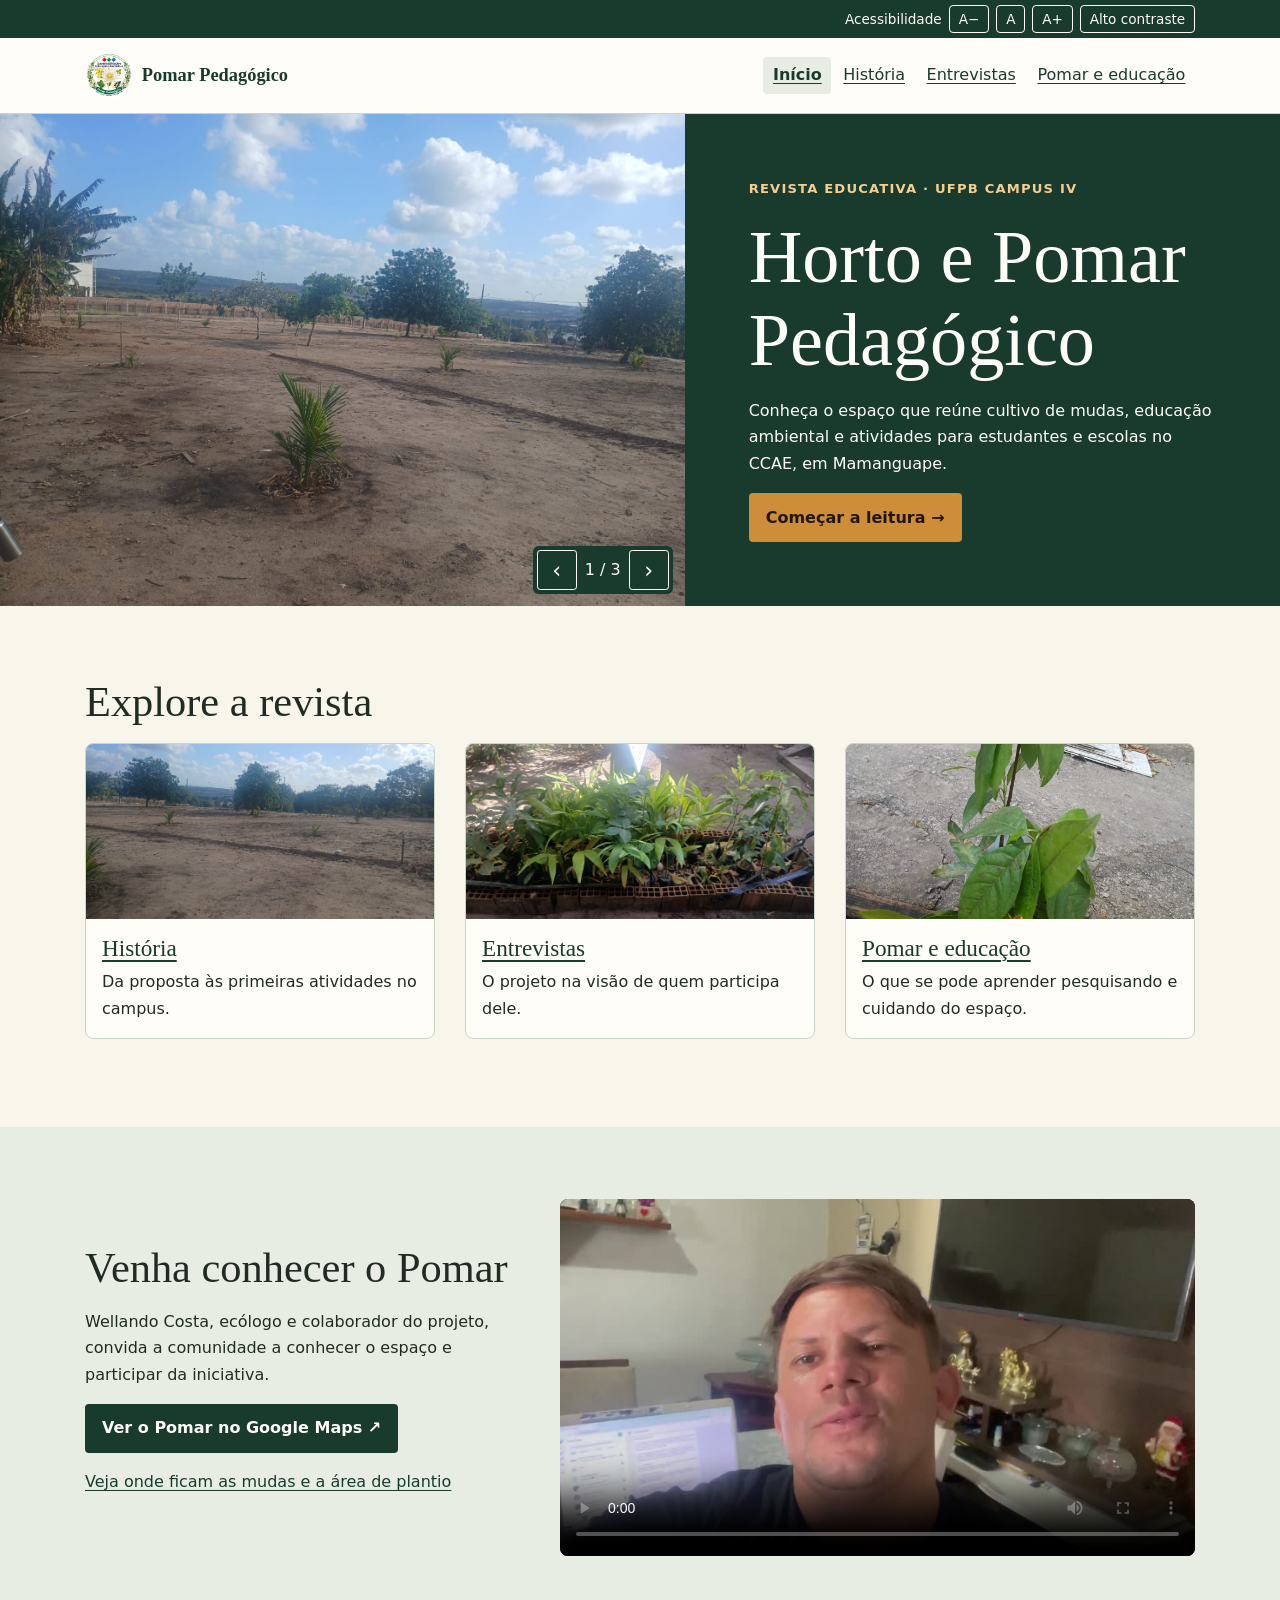
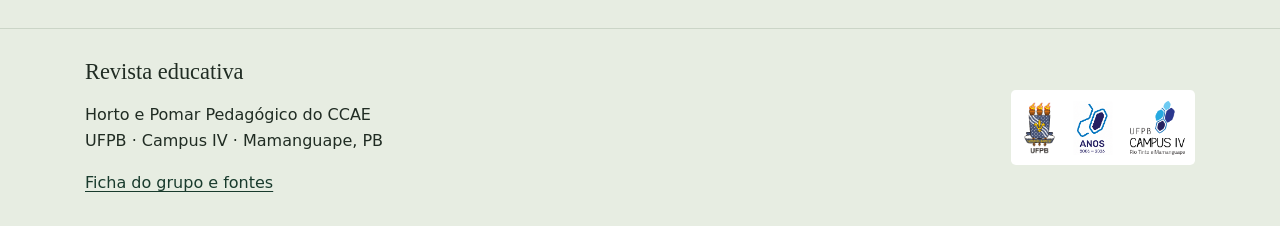
==== index.html @ 99fb8ba7 "Add files via upload" ====
<!doctype html>
<html lang="pt-BR">
<head>
  <meta charset="utf-8">
  <meta name="viewport" content="width=device-width, initial-scale=1">
  <meta name="description" content="Revista educativa sobre o Horto e Pomar Pedagógico do CCAE, no Campus IV da UFPB em Mamanguape.">
  <title>Início | Pomar Pedagógico do CCAE</title>
  <link rel="icon" href="assets/img/pomar.jpeg">
  <link rel="stylesheet" href="assets/css/bootstrap.min.css">
  <link rel="stylesheet" href="assets/css/revista.css">
  <script defer src="assets/js/revista.js"></script>
</head>
<body>
  <a class="skip" href="#conteudo">Pular para o conteúdo</a>
  <div class="tools"><div class="container d-flex flex-wrap align-items-center justify-content-end">
    <span>Acessibilidade</span>
    <button type="button" data-font="-1" aria-label="Diminuir fonte">A−</button>
    <button type="button" data-font="0" aria-label="Restaurar fonte">A</button>
    <button type="button" data-font="1" aria-label="Aumentar fonte">A+</button>
    <button type="button" id="contraste" aria-pressed="false">Alto contraste</button>
  </div></div>
  <header class="site-header">
    <div class="container header-inner">
      <a class="brand" href="index.html"><img src="assets/img/pomar.jpeg" alt="">Pomar Pedagógico</a>
      <nav aria-label="Navegação principal"><a class="nav-link" href="index.html" aria-current="page">Início</a>
<a class="nav-link" href="historia.html">História</a>
<a class="nav-link" href="entrevistas.html">Entrevistas</a>
<a class="nav-link" href="educacao.html">Pomar e educação</a></nav>
    </div>
  </header>
  <main id="conteudo" tabindex="-1">

    <section class="hero">
      <div class="hero-media">
        <img id="foto-capa" src="assets/img/capa.jpg" alt="Vista ampla do Pomar, com uma muda em primeiro plano">
        <div class="hero-controls" role="group" aria-label="Fotos da capa">
          <button type="button" data-slide="-1" aria-label="Foto anterior">‹</button>
          <span id="foto-contador" aria-live="polite">1 / 3</span>
          <button type="button" data-slide="1" aria-label="Próxima foto">›</button>
        </div>
      </div>
      <div class="hero-copy">
        <p class="eyebrow">Revista educativa · UFPB Campus IV</p>
        <h1>Horto e Pomar Pedagógico</h1>
        <p>Conheça o espaço que reúne cultivo de mudas, educação ambiental e atividades para estudantes e escolas no CCAE, em Mamanguape.</p>
        <a class="action" href="historia.html">Começar a leitura →</a>
      </div>
    </section>
    <section class="container section-space" aria-labelledby="explorar">
      <h2 id="explorar">Explore a revista</h2>
      <div class="row">
        <div class="col-md-4 mb-3"><article class="feature"><img loading="lazy" src="assets/img/plantio.jpg" alt=""><div><h3><a href="historia.html">História</a></h3><p>Da proposta às primeiras atividades no campus.</p></div></article></div><div class="col-md-4 mb-3"><article class="feature"><img loading="lazy" src="assets/img/horto.jpg" alt=""><div><h3><a href="entrevistas.html">Entrevistas</a></h3><p>O projeto na visão de quem participa dele.</p></div></article></div><div class="col-md-4 mb-3"><article class="feature"><img loading="lazy" src="assets/img/folhas.jpg" alt=""><div><h3><a href="educacao.html">Pomar e educação</a></h3><p>O que se pode aprender pesquisando e cuidando do espaço.</p></div></article></div>
      </div>
    </section>
    <section class="band" aria-labelledby="convite"><div class="container section-space"><div class="row align-items-center">
      <div class="col-md-5"><h2 id="convite">Venha conhecer o Pomar</h2><p>Wellando Costa, ecólogo e colaborador do projeto, convida a comunidade a conhecer o espaço e participar da iniciativa.</p>
      <a class="action" href="https://maps.app.goo.gl/aVHmyazdAKSCeioG8">Ver o Pomar no Google Maps ↗</a><p class="mt-3"><a href="historia.html#localizacao">Veja onde ficam as mudas e a área de plantio</a></p></div>
      <div class="col-md-7"><video controls playsinline preload="metadata" poster="assets/img/convite.jpg" aria-label="Convite em vídeo de Wellando Costa"><source src="assets/video/convite-wellando.mp4" type="video/mp4"></video></div>
    </div></div></section>
  </main>
  <footer class="site-footer">
    <div class="container footer-inner">
      <div><h2>Revista educativa</h2><p>Horto e Pomar Pedagógico do CCAE<br>UFPB · Campus IV · Mamanguape, PB</p><a href="educacao.html#creditos">Ficha do grupo e fontes</a></div>
      <div class="logos">
        <img src="assets/img/ufpb.png" alt="Brasão da Universidade Federal da Paraíba">
        <img src="assets/img/ccae-20-anos.png" alt="CCAE 20 anos, 2006 a 2026">
        <img src="assets/img/campus-iv.png" alt="UFPB Campus IV, Rio Tinto e Mamanguape">
      </div>
    </div>
  </footer>
</body>
</html>
---- assets/css/revista.css ----
:root {
  --paper: #f8f5eb;
  --ink: #202c23;
  --green: #193b2d;
  --accent: #ce8d39;
  --soft: #e7ede2;
  --muted: #4f5d53;
  --line: #cbd5c7;
  --white: #fffdf7;
}
body { background: var(--paper); color: var(--ink); font: 1rem/1.65 system-ui, sans-serif; }
h1, h2, h3, .brand, blockquote { font-family: Georgia, serif; }
h1, h2, h3 { line-height: 1.12; }
h2 { font-size: clamp(1.65rem, 4vw, 2.65rem); margin-bottom: 1.1rem; }
h3 { font-size: 1.45rem; }
a { color: var(--green); text-decoration: underline; text-underline-offset: .18em; }
a:hover { color: var(--green); }
a:focus-visible, button:focus-visible, video:focus-visible { outline: 3px solid var(--accent); outline-offset: 4px; }
img, video { max-width: 100%; }
.skip { position: absolute; top: .4rem; left: .5rem; z-index: 9; background: var(--white); padding: .65rem; transform: translateY(-150%); }
.skip:focus { transform: translateY(0); }
.tools { background: var(--green); color: var(--white); font-size: .85rem; }
.tools .container { gap: .45rem; padding-top: .3rem; padding-bottom: .3rem; }
.tools button { background: transparent; color: inherit; border: 1px solid currentColor; border-radius: .25rem; padding: .12rem .55rem; }
.tools button[aria-pressed="true"] { background: var(--white); color: var(--green); }
.site-header { background: var(--white); border-bottom: 1px solid var(--line); }
.header-inner, .footer-inner { display: flex; flex-wrap: wrap; justify-content: space-between; align-items: center; gap: .75rem; padding-top: .85rem; padding-bottom: .85rem; }
.brand { display: inline-flex; gap: .55rem; align-items: center; font-size: 1.15rem; font-weight: bold; text-decoration: none; }
.brand img { width: 48px; height: 48px; object-fit: contain; border-radius: 50%; }
.site-header nav { display: flex; flex-wrap: wrap; gap: .15rem; }
.nav-link { padding: .35rem .6rem; }
.nav-link[aria-current="page"] { font-weight: 700; background: var(--soft); border-radius: .25rem; }
.hero { display: grid; grid-template-columns: 1.15fr 1fr; background: var(--green); color: var(--white); }
.hero-media { position: relative; min-height: 380px; }
.hero-media img { width: 100%; height: 100%; position: absolute; object-fit: cover; }
.hero-controls { position: absolute; right: .75rem; bottom: .75rem; display: flex; align-items: center; gap: .5rem; padding: .25rem; background: var(--green); color: var(--white); border-radius: .35rem; }
.hero-controls button { width: 2.5rem; height: 2.5rem; font-size: 1.4rem; line-height: 1; background: transparent; color: inherit; border: 1px solid currentColor; border-radius: .2rem; }
.hero-copy { padding: clamp(1.4rem, 5vw, 5rem); align-self: center; }
.hero h1, .page-heading h1 { font-size: clamp(2.25rem, 5.8vw, 5rem); margin-bottom: 1rem; }
.eyebrow { font-size: .82rem; font-weight: 700; letter-spacing: .09em; text-transform: uppercase; }
.hero .eyebrow { color: #f5ce91; }
.action { display: inline-block; background: var(--green); color: var(--white); border: 1px solid transparent; border-radius: .25rem; text-decoration: none; padding: .65rem 1rem; font-weight: 700; }
.action:hover { color: var(--white); text-decoration: underline; }
.hero .action { background: var(--accent); color: #20170c; }
.section-space { padding-top: clamp(2rem, 6vw, 4.5rem); padding-bottom: clamp(2rem, 6vw, 4.5rem); }
.feature { height: 100%; background: var(--white); border: 1px solid var(--line); border-radius: .5rem; overflow: hidden; }
.feature img { width: 100%; height: 175px; object-fit: cover; }
.feature > div { padding: 1rem; }
.feature p { margin-bottom: 0; }
.band, .page-heading { background: var(--soft); }
.band video { display: block; width: 100%; border-radius: .5rem; background: #151515; }
.page-heading { padding: clamp(2rem, 7vw, 5rem) 0; border-bottom: 1px solid var(--line); }
.page-heading p { margin: 0; }
.reading { max-width: 76ch; }
.reading article, .reading section { margin-bottom: 2.25rem; padding-bottom: .6rem; border-bottom: 1px solid var(--line); }
.jump { display: flex; flex-wrap: wrap; gap: .6rem 1.25rem; margin-bottom: 2rem; }
blockquote { font-size: clamp(1.25rem, 3vw, 1.8rem); padding: .75rem 1rem; border-left: 4px solid var(--accent); background: var(--soft); }
.source, figcaption { color: var(--muted); font-size: .87rem; }
.timeline { padding-left: 1.7rem; }
.timeline li { padding: .2rem 0 .8rem .4rem; }
.photo-grid { display: grid; grid-template-columns: repeat(3, minmax(0, 1fr)); gap: 1.2rem; }
figure img { display: block; width: 100%; border-radius: .45rem; }
.photo-grid img { aspect-ratio: 4 / 3; object-fit: cover; }
#localizacao figure img { max-width: 320px; }
figcaption { margin-top: .4rem; }
.side-note { background: var(--soft); border-top: 4px solid var(--accent); padding: 1.3rem; }
.side-note ul { padding-left: 1.25rem; }
.site-footer { background: var(--soft); border-top: 1px solid var(--line); padding: 1rem 0; }
.site-footer h2 { font-size: 1.4rem; }
.logos { display: flex; flex-wrap: wrap; align-items: center; gap: .6rem; background: #fff; padding: .65rem; border-radius: .3rem; }
.logos img { width: auto; height: 54px; max-width: 110px; object-fit: contain; }
.high-contrast { --paper: #000; --ink: #fff; --green: #ffed52; --accent: #ffed52; --soft: #151515; --white: #000; --line: #ffed52; --muted: #fff; }
.high-contrast .nav-link { color: var(--green); }
.high-contrast .hero .eyebrow { color: #231800; }
@media (max-width: 767px) {
  .hero, .photo-grid { grid-template-columns: 1fr; }
  .hero-media { min-height: 0; aspect-ratio: 16 / 10; }
  .band video, #localizacao figure { margin-top: 1rem; }
}

.retrato-entrevista {
  display: block;
  width: 120px;
  height: 120px;
  margin-bottom: .9rem;
  border-radius: .45rem;
  object-fit: cover;
}
.video-campo {
  display: block;
  width: min(100%, 280px);
  margin-bottom: .6rem;
  border-radius: .45rem;
  background: #151515;
}

.audio-campo audio {
  display: block;
  width: min(100%, 360px);
  margin-bottom: 1rem;
}
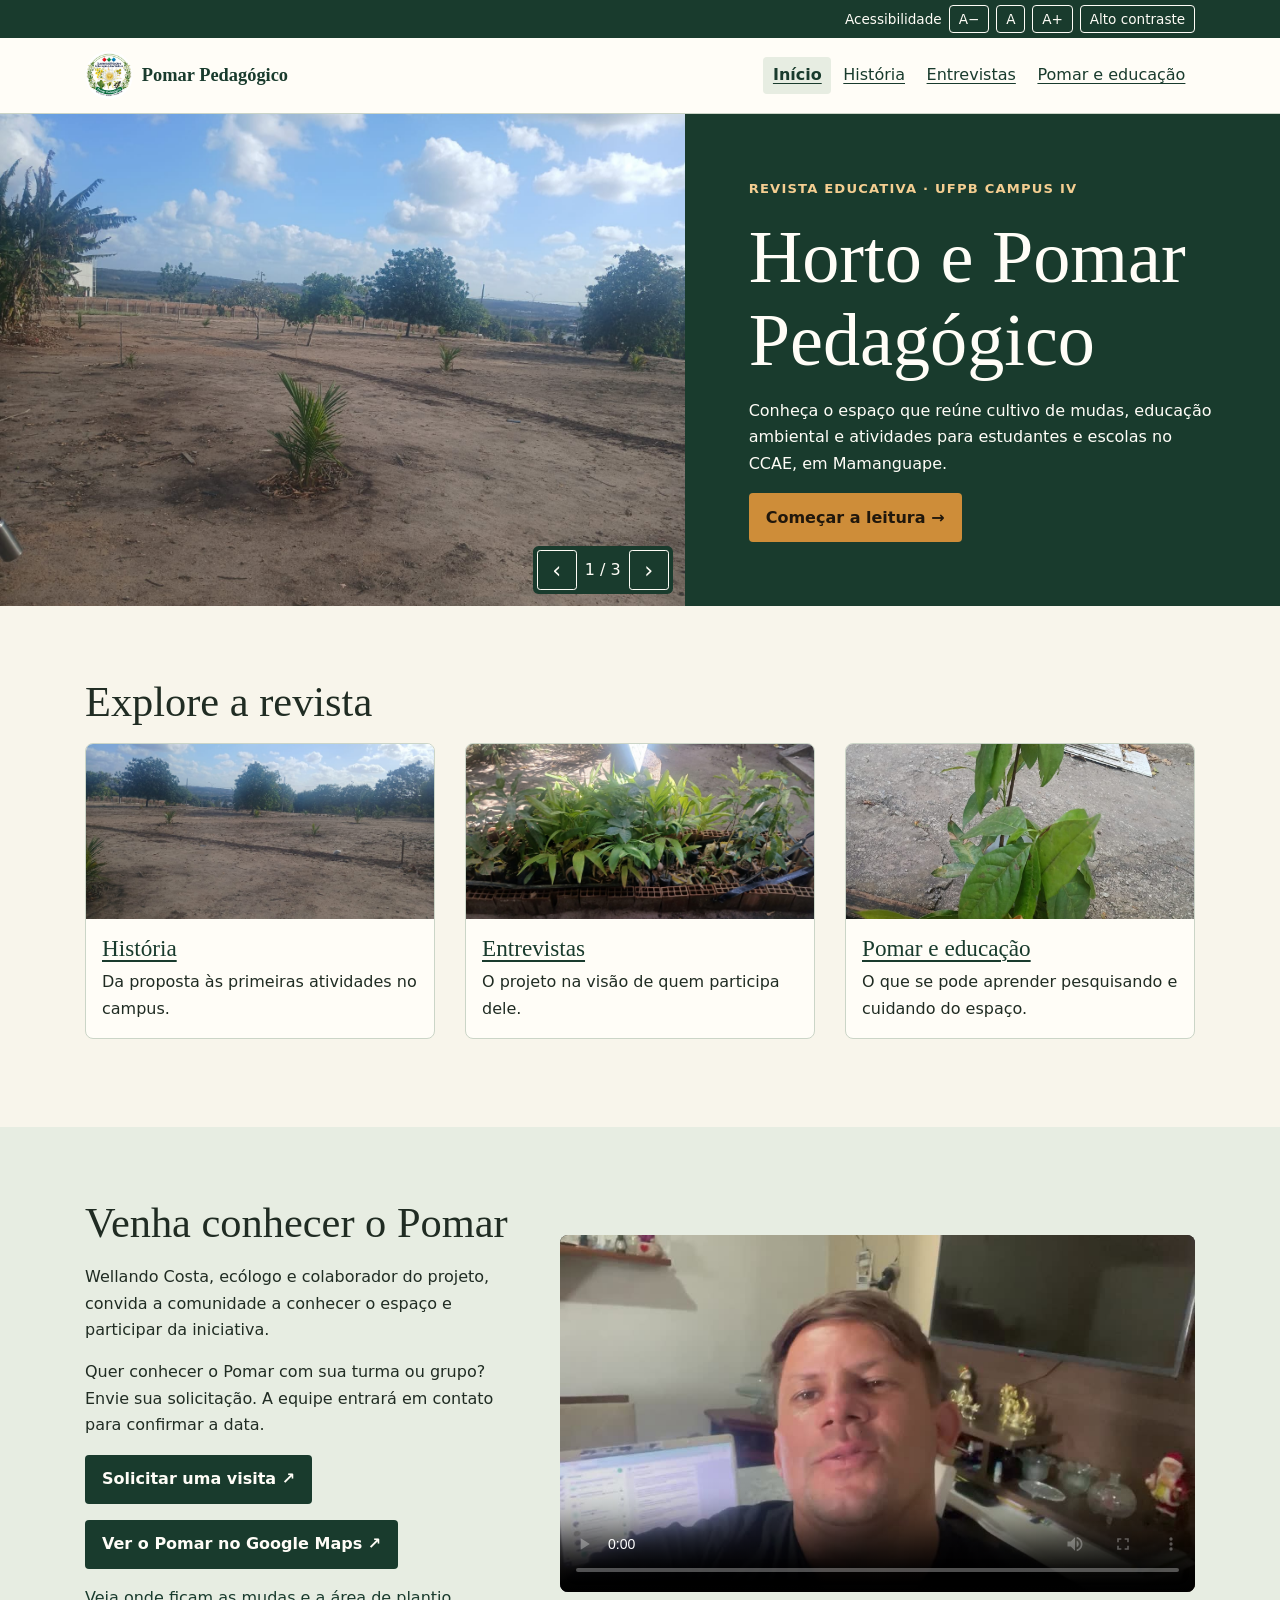
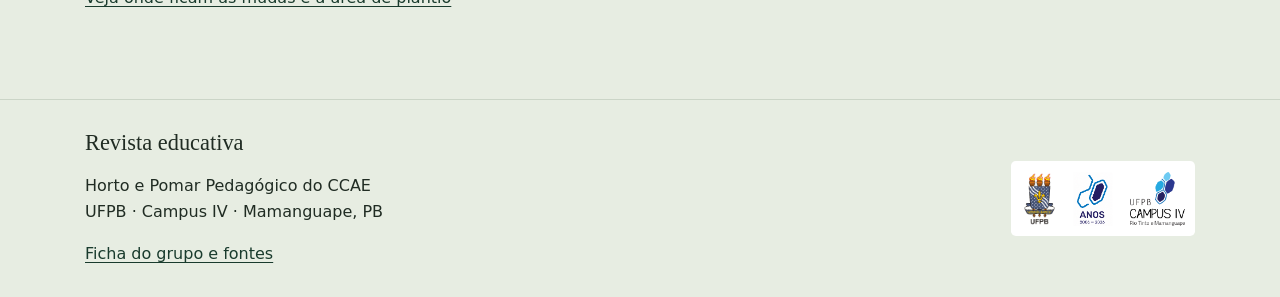
==== commit bb857959: "Add files via upload" ====
--- a/index.html
+++ b/index.html
@@ -54,7 +54,9 @@
     </section>
     <section class="band" aria-labelledby="convite"><div class="container section-space"><div class="row align-items-center">
       <div class="col-md-5"><h2 id="convite">Venha conhecer o Pomar</h2><p>Wellando Costa, ecólogo e colaborador do projeto, convida a comunidade a conhecer o espaço e participar da iniciativa.</p>
-      <a class="action" href="https://maps.app.goo.gl/aVHmyazdAKSCeioG8">Ver o Pomar no Google Maps ↗</a><p class="mt-3"><a href="historia.html#localizacao">Veja onde ficam as mudas e a área de plantio</a></p></div>
+      <p>Quer conhecer o Pomar com sua turma ou grupo? Envie sua solicitação. A equipe entrará em contato para confirmar a data.</p>
+        <p><a class="action" href="https://forms.gle/UnsRDbJfyCQe3dXR6" target="_blank" rel="noopener noreferrer">Solicitar uma visita ↗</a></p>
+        <a class="action" href="https://maps.app.goo.gl/aVHmyazdAKSCeioG8">Ver o Pomar no Google Maps ↗</a><p class="mt-3"><a href="historia.html#localizacao">Veja onde ficam as mudas e a área de plantio</a></p></div>
       <div class="col-md-7"><video controls playsinline preload="metadata" poster="assets/img/convite.jpg" aria-label="Convite em vídeo de Wellando Costa"><source src="assets/video/convite-wellando.mp4" type="video/mp4"></video></div>
     </div></div></section>
   </main>
